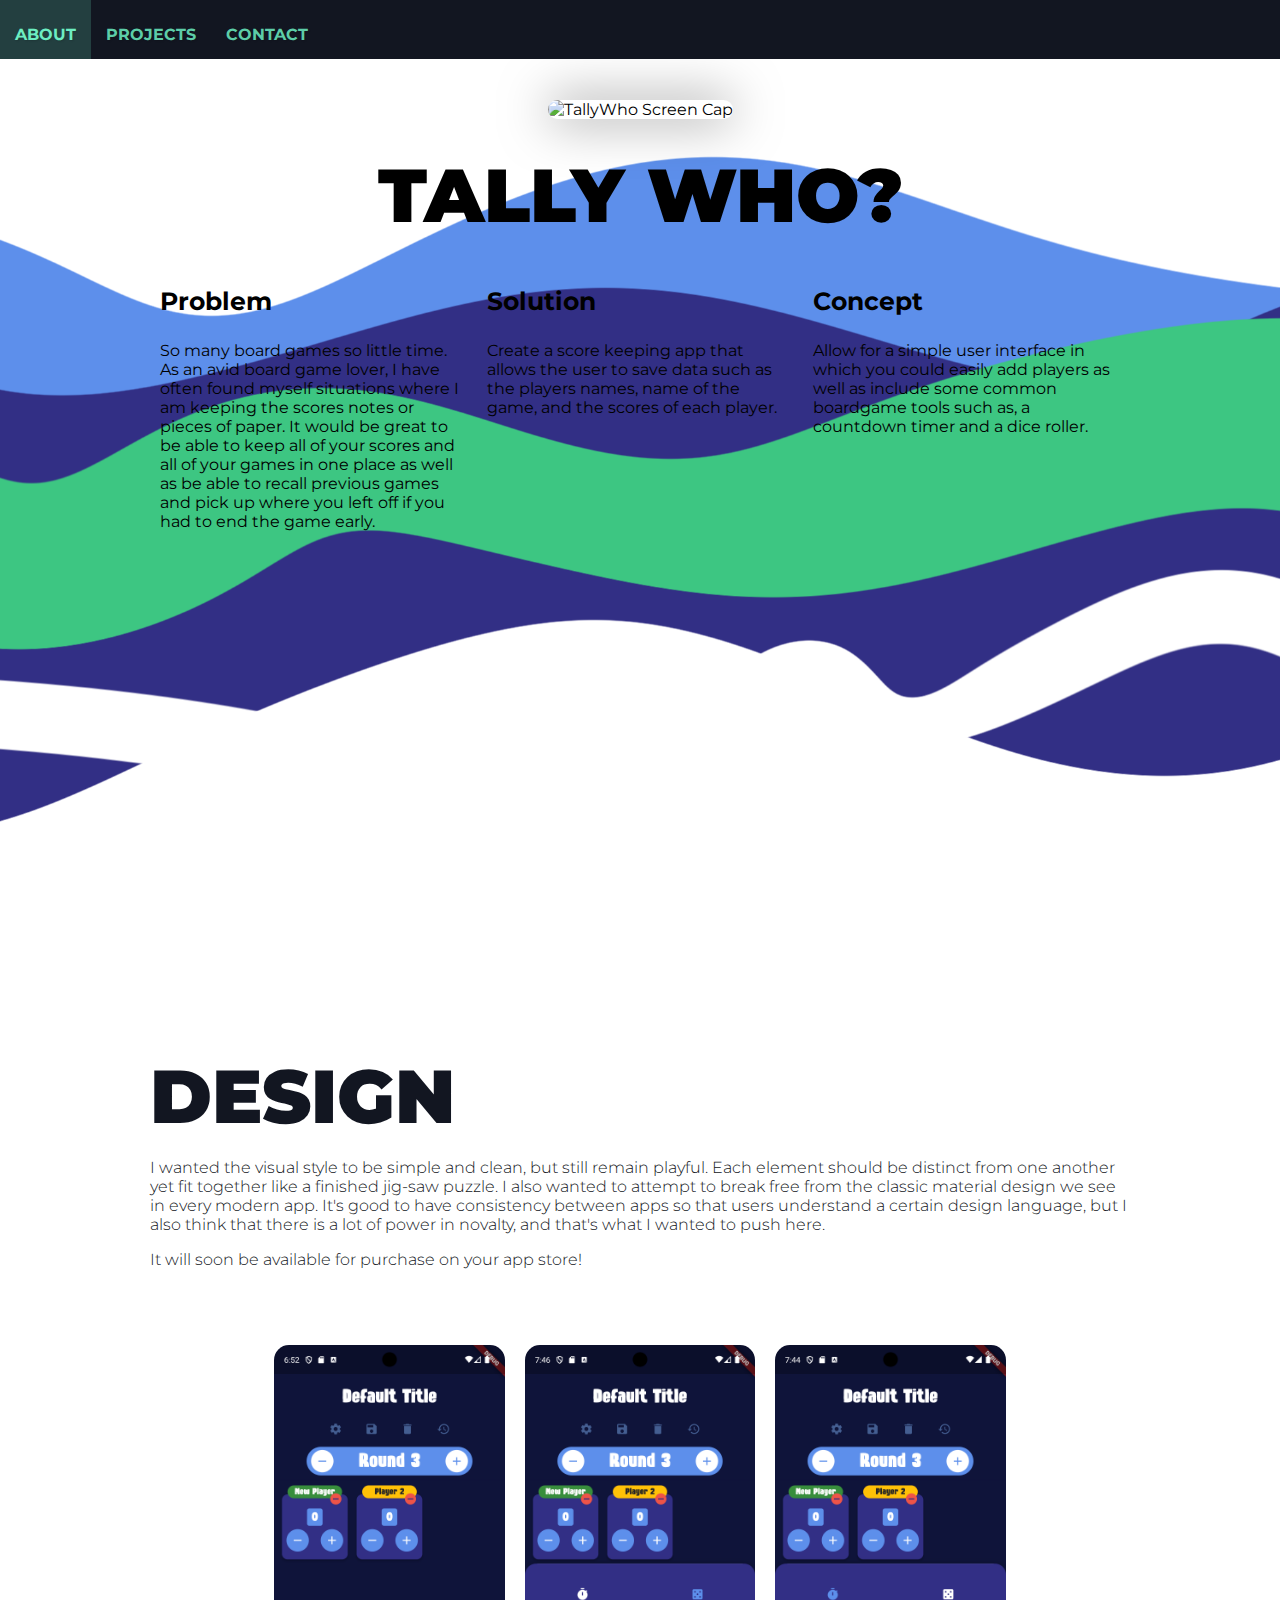
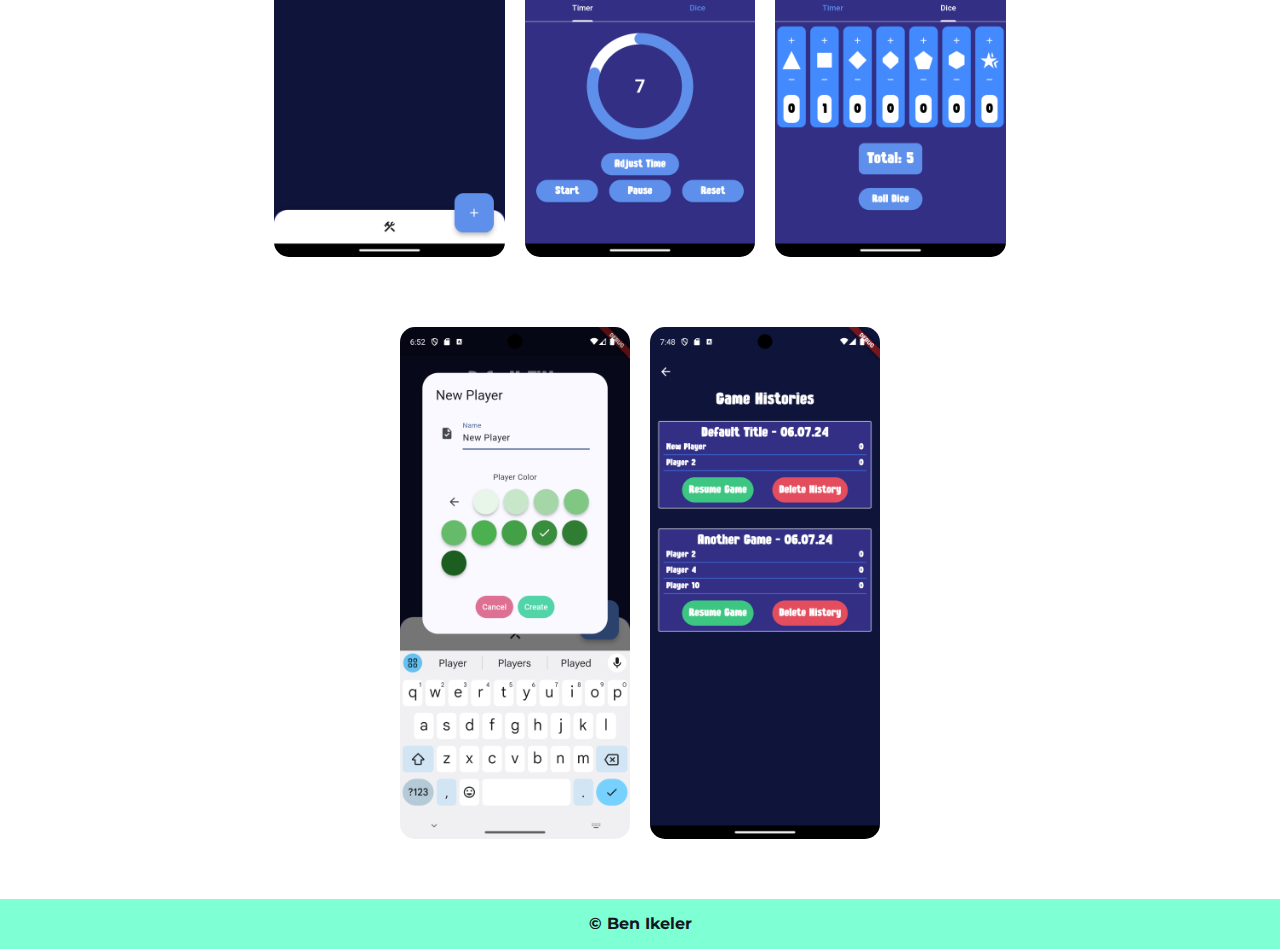
==== project_tallywho.html @ 723e77b0 "Updated Projects Section" ====
<!DOCTYPE html>
<html lang="en">
<head>
    <title>Tally Who - Ben Ikeler</title>
    <meta charset="utf-8">
    <link rel="stylesheet" href="./css/portfolio.css">
    <link rel="stylesheet" href="./css/project_page.css">
    <link rel="stylesheet" href="https://fonts.googleapis.com/css2?family=Montserrat:wght@400;700&display=swap">
    <script src="./js/portfolio.js" defer></script>
</head>
<body class="project-base">
    <!-- TOP NAV SECTION -->
    <nav id="myNav">
        <ul>
            <li><a class="nav-link" href="index.html#about">ABOUT</a></li>
            <li><a class="nav-link" href="index.html#projects">PROJECTS</a></li>
            <li id="contact-link"><a class="nav-link" href="index.html#contact">CONTACT</a></li>
        </ul>
    </nav>

    <div>
        <!-- START TALLYWHO INTRO SECTION -->
        <section>
            <div class="proj-section-container">
                <img class="proj-bg-img" src="./images/TallyWho_BG.png" alt="TallyWho BG">
                <div class="project-section-content">
                    <div class="project-intro">
                        <div style="display: flex; justify-content: center;">
                            <img class="swell intro-img" src="./images/TallyWho_ScreenCap.gif" alt="TallyWho Screen Cap">
                        </div>
                        <p class="section-title intro-title">Tally Who?</p>
                        <div class="intro-row">
                            <div class="intro-col">
                                <p class="intro-col-h">Problem</p>
                                <p>So many board games so little time. As an avid board game lover, I have often found myself situations where I am keeping the scores notes or pieces of paper. It would be great to be able to keep all of your scores and all of your games in one place as well as be able to recall previous games and pick up where you left off if you had to end the game early.</p>
                            </div>
                            <div class="intro-col">
                                <p class="intro-col-h">Solution</p>
                                <p>Create a score keeping app that allows the user to save data such as the players names, name of the game, and the scores of each player.</p>
                            </div>
                            <div class="intro-col">
                                <p class="intro-col-h">Concept</p>
                                <p>Allow for a simple user interface in which you could easily add players as well as include some common boardgame tools such as, a countdown timer and a dice roller.</p>
                            </div>
                        </div>
                    </div>
                </div>
            </div>
         </section>
         <!-- END TALLYWHO INTRO SECTION -->
        <section class="proj-design-section">
            <div class="project-section-content">
                <div>
                    <div class="projects-text">
                        <p class="section-title">Design</p>
                        <p>I wanted the visual style to be simple and clean, but still remain playful. Each element should be distinct from one another yet fit together like a finished jig-saw puzzle. I also wanted to attempt to break free from the classic material design we see in every modern app. It's good to have consistency between apps so that users understand a certain design language, but I also think that there is a lot of power in novalty, and that's what I wanted to push here.</p>
                        <p>It will soon be available for purchase on your app store!</p>
                    </div>
                </div>
                <div class="design-img-con">
                    <img class="swell design-img" src="./images/Home_Screen.png" alt="TallyWho Mockup">
                    <img class="swell design-img" src="./images/Countdown_Screen.png" alt="TallyWho Mockup">
                    <img class="swell design-img" src="./images/Dice_Screen.png" alt="TallyWho Mockup">
                </div>
                <div class="design-img-con">
                    <img class="swell design-img" src="./images/AddPlayer_Screen.png" alt="TallyWho Mockup">
                    <img class="swell design-img" src="./images/Histories_Screen.png" alt="TallyWho Mockup">
                </div>
            </div>
        </section>
    </div>

    <!-- FOOTER SECTION -->
    <div id="my-footer">
        <p>© Ben Ikeler</p>
    </div>
</body>
</html>
---- css/portfolio.css ----
html {
    scroll-behavior: smooth;
}

body {
    margin: 0;
    font-family:  'Montserrat', Helvetica, Arial, sans-serif;
}

ul {
    display: flex;
    flex-wrap: nowrap;
    margin: 0;
    background-color: rgb(18, 22, 33);
    list-style: none;
}

/* Dropdown menu styles */
#myNav {
    position: fixed;
    top: 0;
    width: 100%;
    background-color: rgb(18, 22, 33); /* Ensure background color */
    z-index: 1000; /* High z-index to stay on top of other content */
}

#myNav ul {
    display: flex;
    list-style-type: none;
    margin: 0;
    padding: 0;
}

#myNav li {
    position: relative;
    padding: 15px;
}

#myNav a {
    font-weight: 700;
    font-family: 'Montserrat', sans-serif;
    color: rgb(93, 205, 168);
    font-size: 16px;
    text-decoration: none;
    padding-top: 10px;
    text-shadow: 1px 1px 2px rgba(0, 0, 0, 0.143);
}

#myNav li:hover {
    background-color: rgba(93, 205, 168, 0.231);
}

#myNav li:hover a {
    color: rgb(109, 237, 194);
}

/* Dropdown menu styles */
#myNav {
    position: fixed;
    top: 0;
    width: 100%;
    background-color: rgb(18, 22, 33); /* Ensure background color */
    z-index: 1000; /* High z-index to stay on top of other content */
}

#myNav ul {
    display: flex;
    list-style-type: none;
    margin: 0;
    padding: 0;
}

#myNav li {
    position: relative;
    padding: 15px;
}

#myNav a {
    font-weight: 700;
    font-family: 'Montserrat', sans-serif;
    color: rgb(93, 205, 168);
    font-size: 16px;
    text-decoration: none;
    padding-top: 10px;
    text-shadow: 1px 1px 2px rgba(0, 0, 0, 0.143);
    display: block;
}

#myNav li:hover {
    background-color: rgba(93, 205, 168, 0.231);
}

#myNav li:hover a {
    color: rgb(109, 237, 194);
}

/* Dropdown content */
.dropdown-content {
    display: none;
    position: absolute;
    top: 100%;
    left: 0; /* Align with the parent .dropdown */
    background-color: rgb(18, 22, 33);
    min-width: 160px;
    box-shadow: 0px 8px 16px 0px rgba(0, 0, 0, 0.2);
    z-index: 1001;
    flex-direction: column;
    opacity: 0;
    transition: opacity 1s ease-in-out; /* Add transition for fade in/out */
}

.dropdown-content li {
    padding: 0; /* Remove default padding */
}

.dropdown-content a {
    color: white;
    padding: 12px 16px;
    text-decoration: none;
    display: block;
    text-align: left;
}

.dropdown-content a:hover {
    background-color: rgba(93, 205, 168, 0.231);
}

/* Show dropdown on hover with a fade effect */
.dropdown:hover .dropdown-content {
    display: flex;
    opacity: 1; /* Ensure the dropdown is displayed and opacity is set to 1 */
}

@keyframes fadeIn {
    from { opacity: 0; }
    to { opacity: 1; }
}

#side-nav {
    color: white; /* placeholder */ 
    position: fixed;
    top: 45%;
    left: 20px;
}

#init-sugar {
    margin: auto;
    display: flex;
    justify-content: center;
}

#init-sugar > p {
    transition: color 0.5s ease;
}

#init-sugar > p:hover {
    color: aquamarine;
}


.col-con {
    width: 100%;
    min-height: 100vh;
    display: flex;
    text-align: center;
    margin: auto;
    justify-content: center;
}

.column {
    width: 50%;
    margin: auto;
    padding: 0px 45px;
}

.section-title {
    font-size: 75px;
    font-weight: 900;
    text-transform: uppercase;
    margin: 0 auto;
}

#welcome {
    background-color: blueviolet;
    text-align: center;
}

#welcome p {
    font-size: 120px;
    font-weight: 700;
    font-family: 'Montserrat', Arial, Helvetica, sans-serif;
    color: white;
    text-transform: uppercase;
    text-align: center;
    margin: auto;
}

#about {
    background-color: rgb(18, 22, 33);
    color: white;
}

.about-text {
    text-align: center;
    font-family: 'Montserrat', Arial, Helvetica, sans-serif;
    padding-top: 5px;
    padding-left: 15px;
    padding-right: 15px;
    padding-bottom: 5px;
}

.about-text a {
    text-decoration: underline;
    color: white;
}

.about-text p {
    color: white;
}

.pill {
    background-color: rgba(148, 45, 245, 0.303);
    border-radius: 25px;
    width: min-content;
    margin: 0 5px;
}

.pill > p {
    color: rgb(193, 128, 255);
    padding: 3px 10px;
    font-family: 'Montserrat', Arial, Helvetica, sans-serif;
    font-weight: 600;
    margin: 0;
}

.pill-container {
    display: flex;
    justify-content: center;
}

.rotate-fx-con {
    display: flex;
    justify-content: center;
    align-items: center;
}

.rotate-fx {
    perspective: 100px;
    transform-style: preserve-3d;
}

#projects {
    background-color: aquamarine;
    position: relative;
}

.projects-text {
    color: rgb(18, 22, 33);
    font-family: 'Montserrat', Arial, Helvetica, sans-serif;
    font-weight: 300;
}

#contact {
    background-color: rgb(18, 22, 33);
    font-family: 'Montserrat', Arial, Helvetica, sans-serif;
    text-align: center;
    color: white;
    width: 100%;
    min-height: 100vh;
    font-weight: 600;
}

.form-card {
    text-align: left;
    font-family: 'Montserrat', Arial, Helvetica, sans-serif;
    margin: auto;
    padding: 15px;
    border-radius: 15px;
}

.form-card textarea {
    height: 90px;
}

.form-card input, textarea {
    margin: 8px 0px;
    color: white;
    padding: 12px 20px;
    background-color: rgba(0, 0, 0, 0.11);
    border: 1px solid rgba(127, 255, 212, 0.213);
    border-radius: 5px;
    width: 80%;
}

.form-card button {
    border: none;
    background-color: blueviolet;
    color: white;
    padding-left: 5px;
    padding-right: 5px;
    border-radius: 5px;
    font-weight: 600;
    font-size: 17px;
    max-width: min-content;
    height: 35px;
}

.form-card button:hover {
    background-color: rgb(153, 65, 235);
}

.gh-btn {
    margin: auto;
    text-align: center;
    display: flex;
    align-items: center;
    padding: 15px;
    background-color: blueviolet;
    border-radius: 10px;
    width: min-content;
    white-space: nowrap;
}

.gh-btn:hover {
    background-color: rgb(153, 65, 235);
}

.gh-btn img {
    width: 20px;
    height: auto;
}

.gh-btn a {
    margin-left: 5px;
    margin-top: 0;
    margin-bottom: 0;
    margin-right: 0;
    font-family: 'Montserrat', Arial, Helvetica, sans-serif;
    font-weight: 700;
    color: white;
    text-decoration: none;
}

#my-footer {
    font-family: 'Montserrat', Arial, Helvetica, sans-serif;
    font-weight: bold;
    background-color: aquamarine;
    text-align: center;
    text-decoration: none;
    height: 50px;
    margin: 0;
}

#my-footer > p {
    margin: auto;
    padding-top: 15px;
    color: rgb(18, 22, 33);
}

.swell {
    transition: transform 0.2s;
    max-width: 512px;
    max-height: 512px;
    width: auto;
    height: auto;
}

.swell:hover {
    transform: scale(1.05);
}

.linkedin {
    display: flex;
    align-items: center;
    justify-content: center;
}

.linkedin img {
    transform: scale(0.8);
}

.linkedin a {
    color: white;
    text-decoration: none;
    text-align: center;
}

.arrow {
    position: absolute;
    border-radius: 5%;
    top: 50%;
    transform: translateY(-50%);
    font-size: 2rem;
    background-color: rgba(0, 0, 0, 0.2);
    padding: 30px 10px 30px 10px;
    color: white;
    cursor: pointer;
    z-index: 10;
}

.arrow:hover {
    background-color: rgba(0, 0, 0, 0.35);
}

.left-arrow {
    left: 10px;
}

.right-arrow {
    right: 10px;
}

.project-container {
    display: flex;
    width: 100%;
    overflow: hidden;
    position: relative;
}

.project-slide {
    width: 100%;
    display: flex;
    transition: transform 0.5s ease-in-out;
}

.project-slide:not(.active) {
    display: none;
}
---- css/project_page.css ----
.project-base {
}

.proj-section-container {
    position: relative;
    z-index: 1;
}

.proj-bg-img {
    position: absolute;
    top: 0;
    left: 0;
    width: 100%;
    height: 100%;
    object-fit: cover;
    z-index: -1;
}

.project-section-content {
    display: flex;
    flex-direction: column;
    max-width: 61.25rem;
    margin-right: auto;
    margin-left: auto;
    justify-content: center;
}

.project-intro {
    padding-top: 100px;
    width: 100%;
    min-height: 100vh;
}
.intro-img {
    margin-bottom: 30px;
    text-align: center;
    border-radius: 15px;
    box-shadow: 0px 0px 50px rgba(0, 0, 0, 0.5);
}

.intro-title {
    text-align: center;
}

.intro-row {
    display: flex;
    justify-content: space-around;
    margin-top: 20px;
}

.intro-col {
    flex: 1;
    margin: 0 10px;
}

.intro-col-h {
    font-size: 25px;
    font-weight: 700;
}

.design-img-con {
    display: flex;
    justify-content: center;
    margin-top: 50px;

}

.design-img {
    margin: 10px;
    border-radius: 15px;
}

.proj-bg-img {
    position: absolute;
    top: 0;
    left: 0;
    width: 100%;
    height: 100%;
    object-fit: cover;
    z-index: -1;
}

.proj-design-section {
    margin: 50px 0;
}
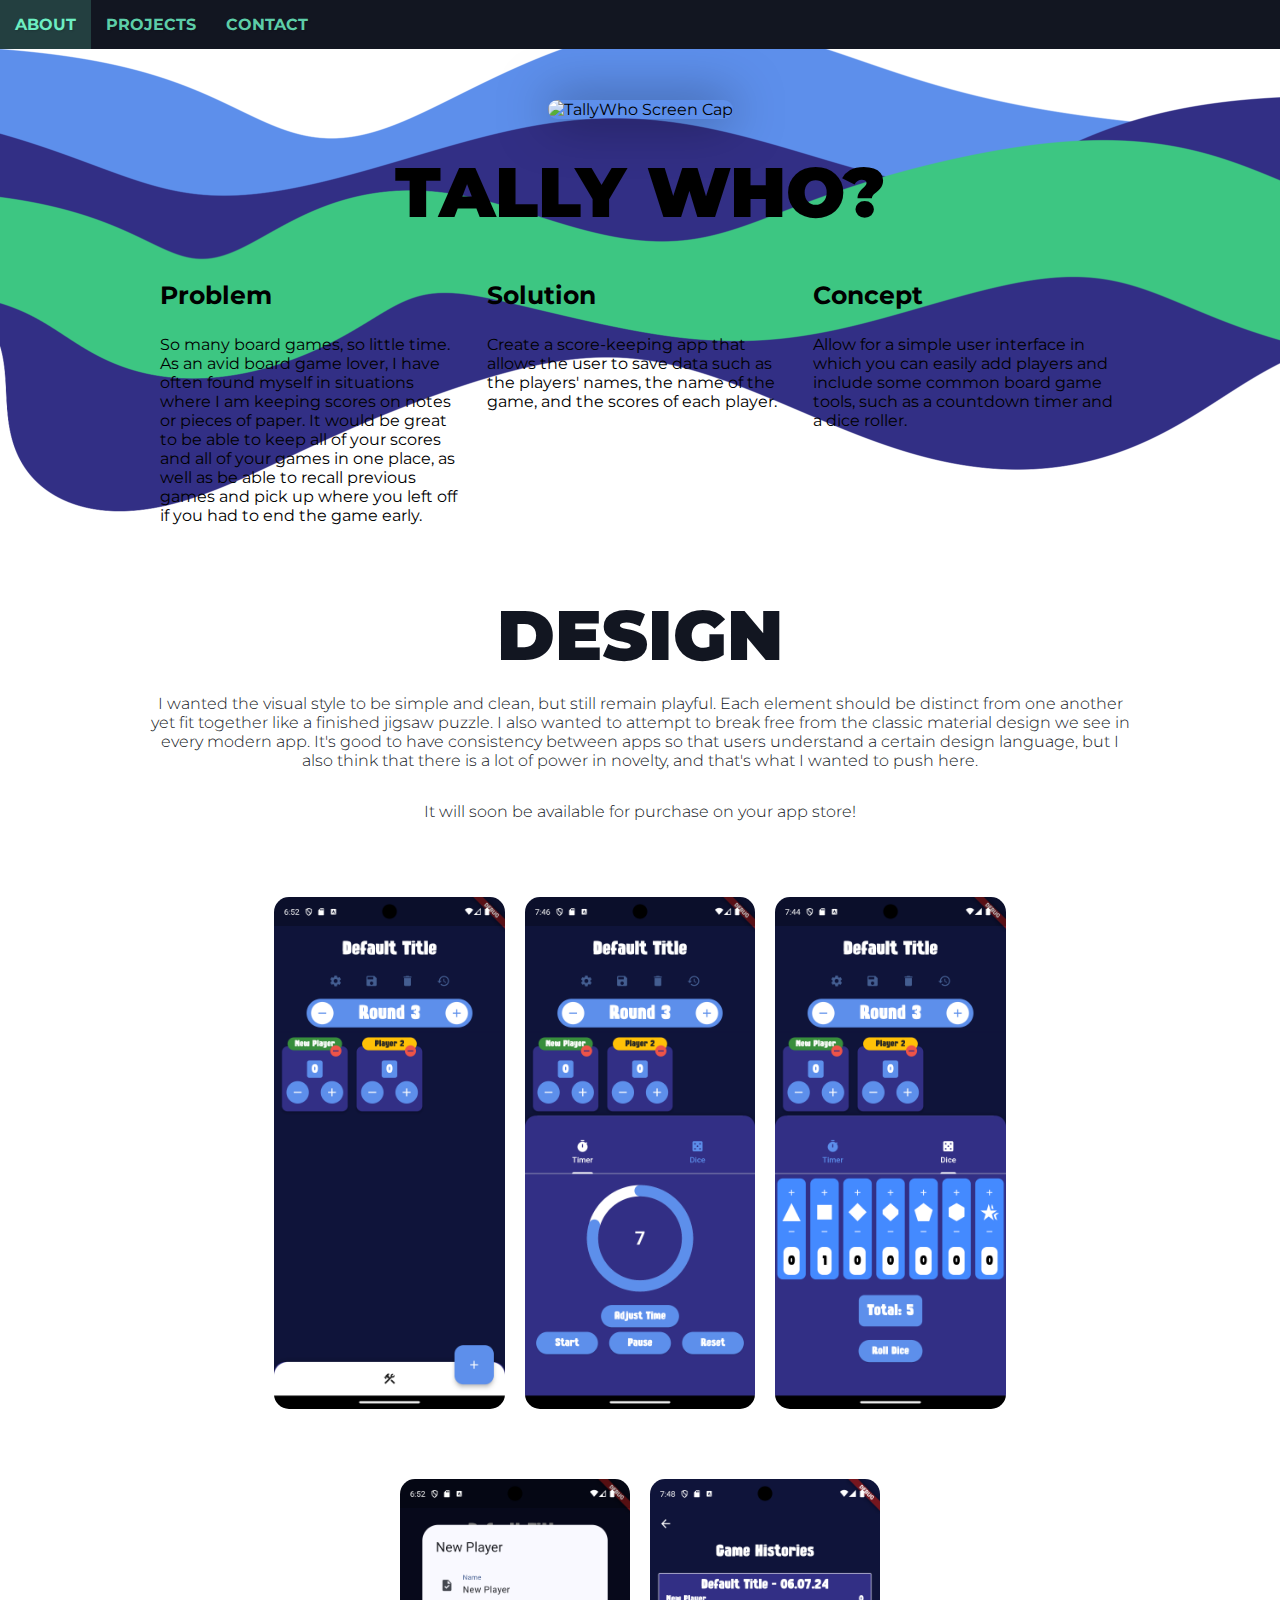
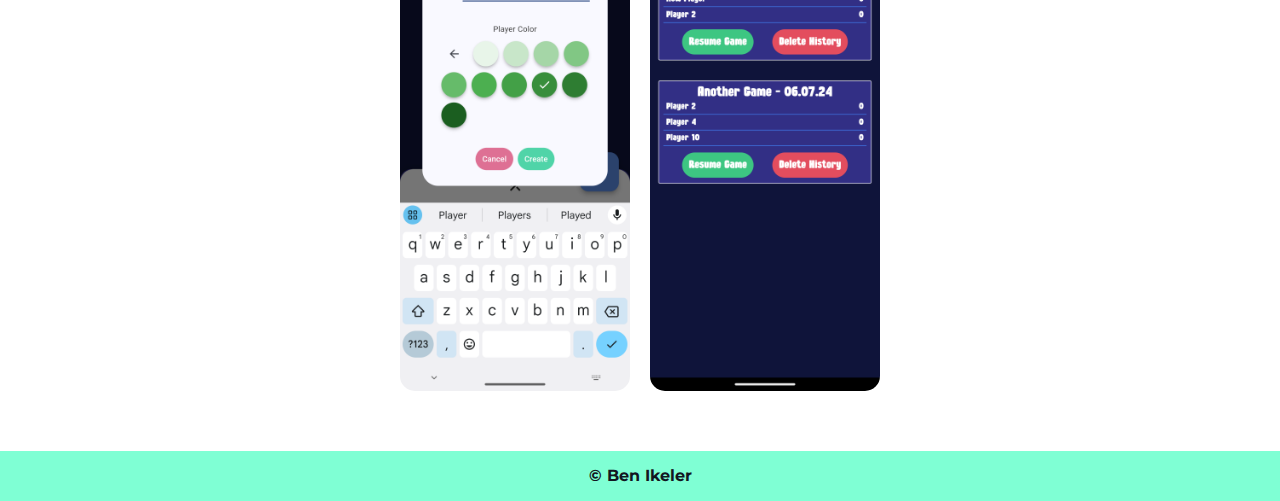
==== commit c9d54b5a: "Updated Spacing" ====
--- a/project_tallywho.html
+++ b/project_tallywho.html
@@ -13,16 +13,21 @@
     <nav id="myNav">
         <ul>
             <li><a class="nav-link" href="index.html#about">ABOUT</a></li>
-            <li><a class="nav-link" href="index.html#projects">PROJECTS</a></li>
-            <li id="contact-link"><a class="nav-link" href="index.html#contact">CONTACT</a></li>
+            <li class="dropdown">
+                <a class="nav-link" href="index.html#projects">PROJECTS</a>
+                <ul class="dropdown-content">
+                    <li><a class="dropdown-link" href="project_tallywho.html">Tally Who?</a></li>
+                    <!-- Add more project links as needed -->
+                </ul>
+            </li>
+            <li><a class="nav-link" href="index.html#contact">CONTACT</a></li>
         </ul>
     </nav>
 
     <div>
         <!-- START TALLYWHO INTRO SECTION -->
-        <section>
+        <section class="top-section">
             <div class="proj-section-container">
-                <img class="proj-bg-img" src="./images/TallyWho_BG.png" alt="TallyWho BG">
                 <div class="project-section-content">
                     <div class="project-intro">
                         <div style="display: flex; justify-content: center;">
@@ -32,15 +37,15 @@
                         <div class="intro-row">
                             <div class="intro-col">
                                 <p class="intro-col-h">Problem</p>
-                                <p>So many board games so little time. As an avid board game lover, I have often found myself situations where I am keeping the scores notes or pieces of paper. It would be great to be able to keep all of your scores and all of your games in one place as well as be able to recall previous games and pick up where you left off if you had to end the game early.</p>
+                                <p>So many board games, so little time. As an avid board game lover, I have often found myself in situations where I am keeping scores on notes or pieces of paper. It would be great to be able to keep all of your scores and all of your games in one place, as well as be able to recall previous games and pick up where you left off if you had to end the game early.</p>
                             </div>
                             <div class="intro-col">
                                 <p class="intro-col-h">Solution</p>
-                                <p>Create a score keeping app that allows the user to save data such as the players names, name of the game, and the scores of each player.</p>
+                                <p>Create a score-keeping app that allows the user to save data such as the players' names, the name of the game, and the scores of each player.</p>
                             </div>
                             <div class="intro-col">
                                 <p class="intro-col-h">Concept</p>
-                                <p>Allow for a simple user interface in which you could easily add players as well as include some common boardgame tools such as, a countdown timer and a dice roller.</p>
+                                <p>Allow for a simple user interface in which you can easily add players and include some common board game tools, such as a countdown timer and a dice roller.</p>
                             </div>
                         </div>
                     </div>
@@ -53,16 +58,16 @@
                 <div>
                     <div class="projects-text">
                         <p class="section-title">Design</p>
-                        <p>I wanted the visual style to be simple and clean, but still remain playful. Each element should be distinct from one another yet fit together like a finished jig-saw puzzle. I also wanted to attempt to break free from the classic material design we see in every modern app. It's good to have consistency between apps so that users understand a certain design language, but I also think that there is a lot of power in novalty, and that's what I wanted to push here.</p>
+                        <p>I wanted the visual style to be simple and clean, but still remain playful. Each element should be distinct from one another yet fit together like a finished jigsaw puzzle. I also wanted to attempt to break free from the classic material design we see in every modern app. It's good to have consistency between apps so that users understand a certain design language, but I also think that there is a lot of power in novelty, and that's what I wanted to push here.</p>
                         <p>It will soon be available for purchase on your app store!</p>
                     </div>
                 </div>
-                <div class="design-img-con">
+                <div class="mobile-img-con">
                     <img class="swell design-img" src="./images/Home_Screen.png" alt="TallyWho Mockup">
                     <img class="swell design-img" src="./images/Countdown_Screen.png" alt="TallyWho Mockup">
                     <img class="swell design-img" src="./images/Dice_Screen.png" alt="TallyWho Mockup">
                 </div>
-                <div class="design-img-con">
+                <div class="mobile-img-con">
                     <img class="swell design-img" src="./images/AddPlayer_Screen.png" alt="TallyWho Mockup">
                     <img class="swell design-img" src="./images/Histories_Screen.png" alt="TallyWho Mockup">
                 </div>
--- a/css/portfolio.css
+++ b/css/portfolio.css
@@ -33,7 +33,6 @@
 
 #myNav li {
     position: relative;
-    padding: 15px;
 }
 
 #myNav a {
@@ -42,55 +41,16 @@
     color: rgb(93, 205, 168);
     font-size: 16px;
     text-decoration: none;
-    padding-top: 10px;
+    padding: 15px; /* Add padding here */
     text-shadow: 1px 1px 2px rgba(0, 0, 0, 0.143);
+    display: block;
 }
 
 #myNav li:hover {
     background-color: rgba(93, 205, 168, 0.231);
 }
 
-#myNav li:hover a {
-    color: rgb(109, 237, 194);
-}
-
-/* Dropdown menu styles */
-#myNav {
-    position: fixed;
-    top: 0;
-    width: 100%;
-    background-color: rgb(18, 22, 33); /* Ensure background color */
-    z-index: 1000; /* High z-index to stay on top of other content */
-}
-
-#myNav ul {
-    display: flex;
-    list-style-type: none;
-    margin: 0;
-    padding: 0;
-}
-
-#myNav li {
-    position: relative;
-    padding: 15px;
-}
-
-#myNav a {
-    font-weight: 700;
-    font-family: 'Montserrat', sans-serif;
-    color: rgb(93, 205, 168);
-    font-size: 16px;
-    text-decoration: none;
-    padding-top: 10px;
-    text-shadow: 1px 1px 2px rgba(0, 0, 0, 0.143);
-    display: block;
-}
-
-#myNav li:hover {
-    background-color: rgba(93, 205, 168, 0.231);
-}
-
-#myNav li:hover a {
+#myNav li:hover > a {
     color: rgb(109, 237, 194);
 }
 
@@ -115,7 +75,7 @@
 
 .dropdown-content a {
     color: white;
-    padding: 12px 16px;
+    padding: 12px 16px; /* Padding for the link */
     text-decoration: none;
     display: block;
     text-align: left;
@@ -123,6 +83,7 @@
 
 .dropdown-content a:hover {
     background-color: rgba(93, 205, 168, 0.231);
+    color: rgb(109, 237, 194); /* Ensure text color change on hover */
 }
 
 /* Show dropdown on hover with a fade effect */
@@ -157,6 +118,11 @@
     color: aquamarine;
 }
 
+.width-fix {
+    max-width: 90rem;
+    margin-right: auto;
+    margin-left: auto;
+}
 
 .col-con {
     width: 100%;
@@ -167,17 +133,47 @@
     justify-content: center;
 }
 
+.two-columns {
+    display: flex;
+    justify-content: space-between;
+    gap: 60px;
+}
+
 .column {
-    width: 50%;
-    margin: auto;
-    padding: 0px 45px;
+    width: 100%; /* Full width on smaller screens */
+    margin: auto;
+    padding: 0px 15px; /* Adjusted for smaller screens */
+    box-sizing: border-box;
+    display: flex;
+    flex-direction: column;
+    justify-content: center;
+    align-items: center;
+    text-align: center;
+}
+
+/* Keep columns side by side on larger screens */
+@media (min-width: 768px) {
+    .column {
+        width: 48%;
+        margin: 1%; /* Add some margin between the columns */
+    }
+}
+
+/* Ensure about section looks good on larger screens */
+@media (min-width: 1024px) {
+    .column {
+        width: 48%;
+        margin: 1%; /* Add some margin between the columns */
+    }
 }
 
 .section-title {
-    font-size: 75px;
+    font-size: clamp(70px, 4vw, 32px); /* Adjust min and max sizes as needed */
     font-weight: 900;
     text-transform: uppercase;
     margin: 0 auto;
+    white-space: nowrap;
+    overflow: hidden;
 }
 
 #welcome {
@@ -258,6 +254,11 @@
     color: rgb(18, 22, 33);
     font-family: 'Montserrat', Arial, Helvetica, sans-serif;
     font-weight: 300;
+    display: flex;
+    flex-direction: column;
+    justify-content: center;
+    align-items: center;
+    text-align: center;
 }
 
 #contact {
@@ -274,8 +275,9 @@
     text-align: left;
     font-family: 'Montserrat', Arial, Helvetica, sans-serif;
     margin: auto;
-    padding: 15px;
+    padding: 0px;
     border-radius: 15px;
+    min-width: 330px;
 }
 
 .form-card textarea {
@@ -310,10 +312,11 @@
 }
 
 .gh-btn {
-    margin: auto;
+    margin: 0px auto;
     text-align: center;
     display: flex;
     align-items: center;
+    justify-content: center;
     padding: 15px;
     background-color: blueviolet;
     border-radius: 10px;
--- a/css/project_page.css
+++ b/css/project_page.css
@@ -4,6 +4,13 @@
 .proj-section-container {
     position: relative;
     z-index: 1;
+}
+
+.top-section {
+    background-image: url("../images/TallyWho_BG.png");
+    background-size: cover; /* Cover the entire section */
+    background-position: center; /* Center the background image */
+    background-repeat: no-repeat; /* Do not repeat the image */
 }
 
 .proj-bg-img {
@@ -28,7 +35,7 @@
 .project-intro {
     padding-top: 100px;
     width: 100%;
-    min-height: 100vh;
+    padding-bottom: 1px;
 }
 .intro-img {
     margin-bottom: 30px;
@@ -57,7 +64,7 @@
     font-weight: 700;
 }
 
-.design-img-con {
+.mobile-img-con {
     display: flex;
     justify-content: center;
     margin-top: 50px;
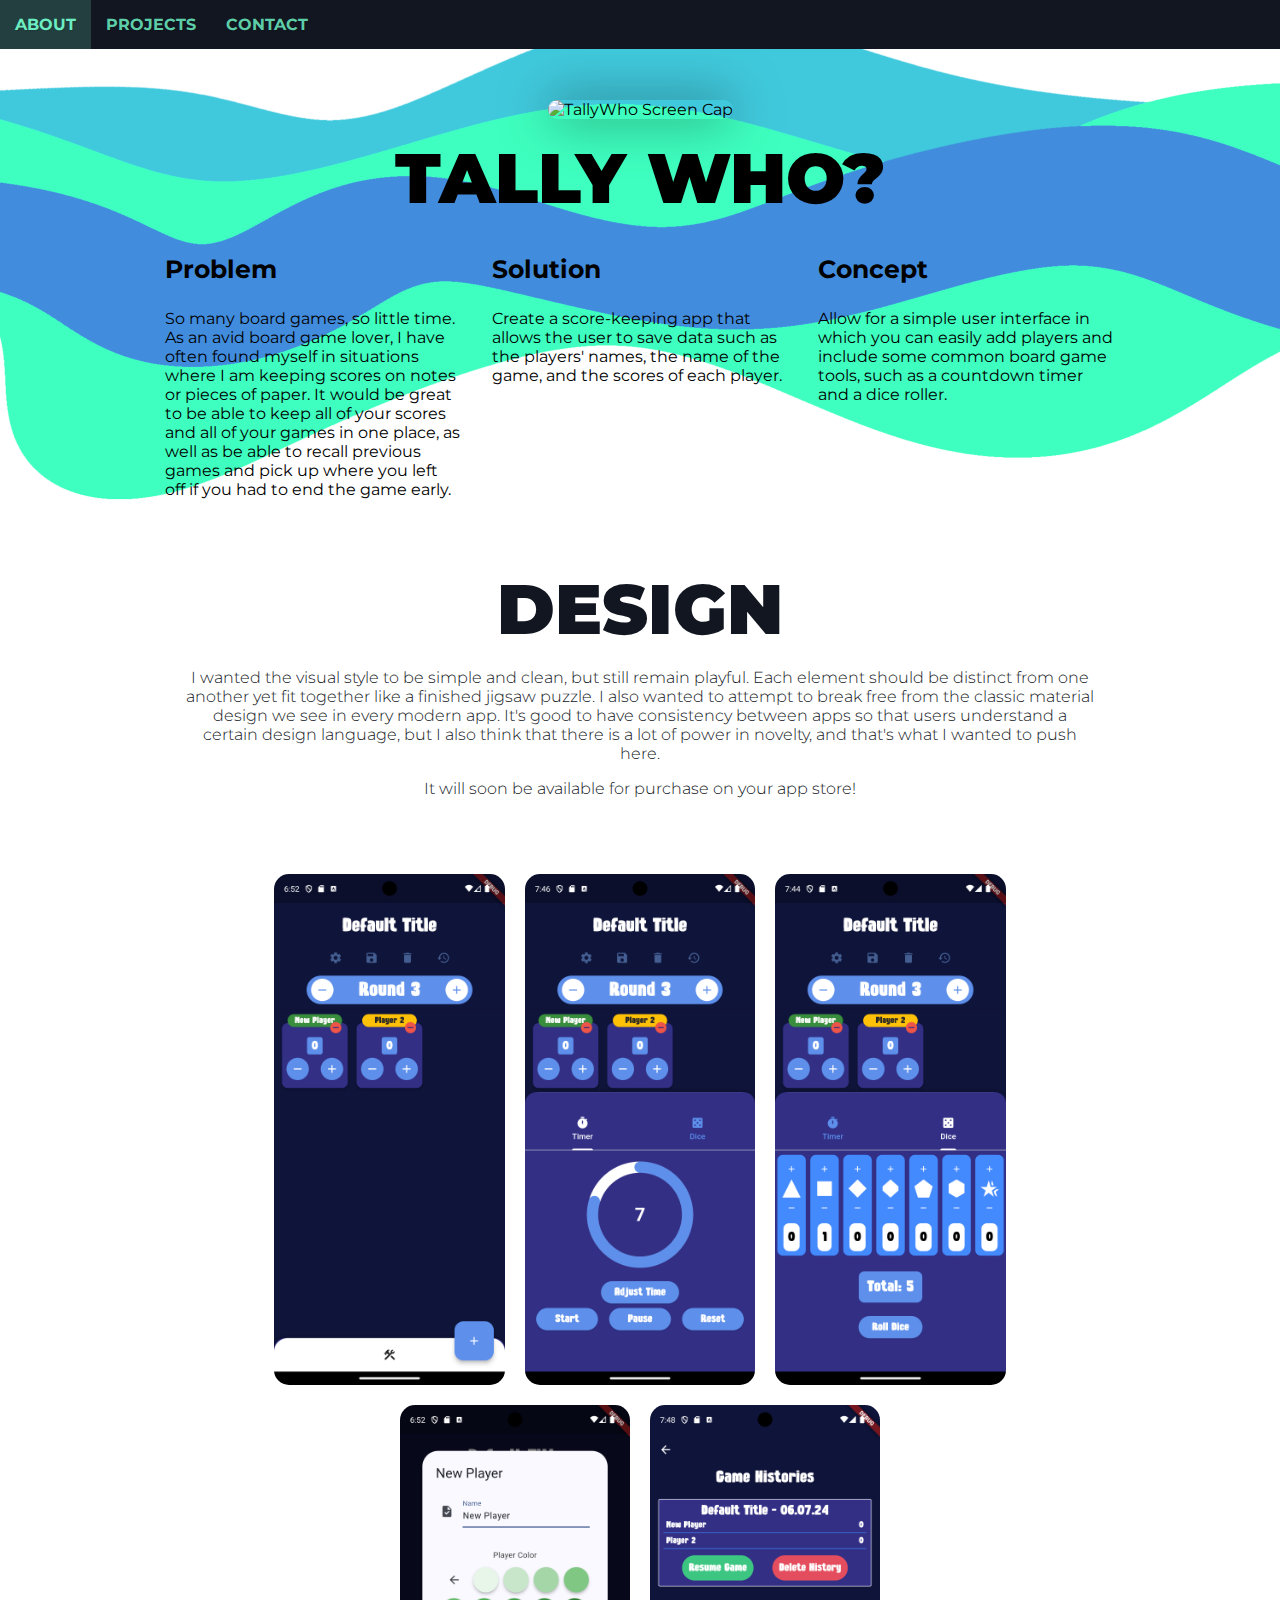
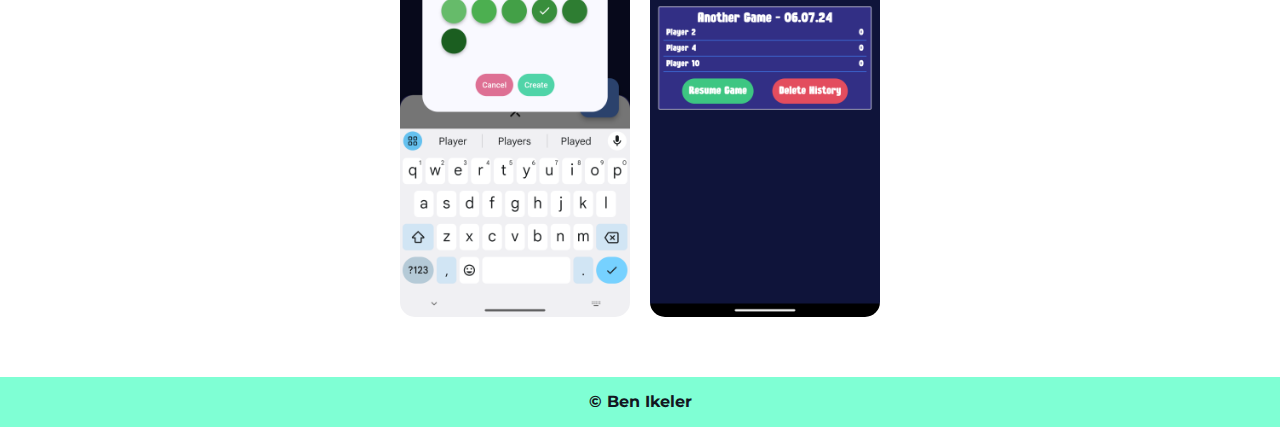
==== commit 0a2cec5c: "Mobile Ready" ====
--- a/project_tallywho.html
+++ b/project_tallywho.html
@@ -2,7 +2,7 @@
 <html lang="en">
 <head>
     <title>Tally Who - Ben Ikeler</title>
-    <meta charset="utf-8">
+    <meta charset="utf-8" name="viewport" content="width=device-width, initial-scale=1.0">
     <link rel="stylesheet" href="./css/portfolio.css">
     <link rel="stylesheet" href="./css/project_page.css">
     <link rel="stylesheet" href="https://fonts.googleapis.com/css2?family=Montserrat:wght@400;700&display=swap">
@@ -58,16 +58,16 @@
                 <div>
                     <div class="projects-text">
                         <p class="section-title">Design</p>
-                        <p>I wanted the visual style to be simple and clean, but still remain playful. Each element should be distinct from one another yet fit together like a finished jigsaw puzzle. I also wanted to attempt to break free from the classic material design we see in every modern app. It's good to have consistency between apps so that users understand a certain design language, but I also think that there is a lot of power in novelty, and that's what I wanted to push here.</p>
-                        <p>It will soon be available for purchase on your app store!</p>
+                        <div class="design-p">
+                            <p>I wanted the visual style to be simple and clean, but still remain playful. Each element should be distinct from one another yet fit together like a finished jigsaw puzzle. I also wanted to attempt to break free from the classic material design we see in every modern app. It's good to have consistency between apps so that users understand a certain design language, but I also think that there is a lot of power in novelty, and that's what I wanted to push here.</p>
+                            <p>It will soon be available for purchase on your app store!</p>
+                        </div>
                     </div>
                 </div>
                 <div class="mobile-img-con">
                     <img class="swell design-img" src="./images/Home_Screen.png" alt="TallyWho Mockup">
                     <img class="swell design-img" src="./images/Countdown_Screen.png" alt="TallyWho Mockup">
                     <img class="swell design-img" src="./images/Dice_Screen.png" alt="TallyWho Mockup">
-                </div>
-                <div class="mobile-img-con">
                     <img class="swell design-img" src="./images/AddPlayer_Screen.png" alt="TallyWho Mockup">
                     <img class="swell design-img" src="./images/Histories_Screen.png" alt="TallyWho Mockup">
                 </div>
--- a/css/portfolio.css
+++ b/css/portfolio.css
@@ -1,10 +1,19 @@
+/* Ensure padding and border are included in element's width and height */
+*,
+*::before,
+*::after {
+    box-sizing: border-box;
+}
+
 html {
     scroll-behavior: smooth;
+    overflow-x: hidden; /* Hide horizontal overflow */
 }
 
 body {
     margin: 0;
-    font-family:  'Montserrat', Helvetica, Arial, sans-serif;
+    font-family: 'Montserrat', Helvetica, Arial, sans-serif;
+    overflow-x: hidden; /* Hide horizontal overflow */
 }
 
 ul {
@@ -119,7 +128,7 @@
 }
 
 .width-fix {
-    max-width: 90rem;
+    max-width: 70rem;
     margin-right: auto;
     margin-left: auto;
 }
@@ -131,12 +140,15 @@
     text-align: center;
     margin: auto;
     justify-content: center;
-}
+    overflow-x: hidden; /* Prevent horizontal overflow */
+}
+
 
 .two-columns {
     display: flex;
     justify-content: space-between;
-    gap: 60px;
+    gap: 30px;
+    flex-wrap: wrap; /* Allow wrapping on smaller screens */
 }
 
 .column {
@@ -151,19 +163,105 @@
     text-align: center;
 }
 
+/* Stack columns on top of each other on smaller screens */
+@media (max-width: 768px) {
+    .two-columns {
+        flex-direction: column;
+        gap: 30px;
+    }
+
+    .column {
+        width: 100%;
+    }
+
+    .rotate-fx {
+        max-width: 100%;
+    }
+
+    .section-img {
+        max-width: 100%;
+    }
+}
+
 /* Keep columns side by side on larger screens */
-@media (min-width: 768px) {
+@media (min-width: 769px) {
+    .two-columns {
+        flex-direction: row;
+    }
+    
     .column {
-        width: 48%;
-        margin: 1%; /* Add some margin between the columns */
-    }
-}
-
-/* Ensure about section looks good on larger screens */
-@media (min-width: 1024px) {
-    .column {
-        width: 48%;
-        margin: 1%; /* Add some margin between the columns */
+        flex: 1 1 50%; /* Allow columns to grow and shrink */
+        max-width: calc(50% - 30px); /* Ensure columns don't shrink too much */
+        margin: 0; /* Remove margins to prevent overflow */
+    }
+
+
+}
+
+/* Adjust text containers to prevent cut-off */
+.about-content, .projects-text {
+    padding: 0 10px;
+    width: 100%;
+    box-sizing: border-box;
+}
+
+/* New content-wrapper class */
+.content-wrapper {
+    margin: 0 auto; /* Center the text containers */
+    max-width: 100%; /* Ensure the containers don't get too wide */
+    width: 100%; /* Set to 100% for better alignment */
+    box-sizing: border-box;
+    padding: 0 10px; /* Add some padding */
+}
+
+/* Responsive styles */
+/* You can set it to display in larger screens if needed */
+@media (min-width: 1301px) {
+    .project-title .section-title.extra-clamp.pt-space {
+        display: block;
+    }
+}
+
+@media (max-width: 1300px) {
+    .content-wrapper {
+        max-width: 90%;
+    }
+    .project-title .section-title.extra-clamp.pt-space {
+        display: none;
+    }
+}
+
+@media (max-width: 1170px) {
+    .content-wrapper {
+        max-width: 85%;
+    }
+    #about-sect-title {
+        padding-top: 0px;
+    }
+    .project-title .section-title.extra-clamp.pt-space {
+        display: none;
+    }
+}
+
+@media (max-width: 768px) {
+    .content-wrapper {
+        max-width: 70%;
+        padding: 0 5px;
+    }
+    #about-sect-title {
+        padding-top: 30px;
+    }
+    .section-title {
+        text-wrap: wrap;
+    }
+    .project-title {
+        margin-top: 20px; /* fix for adding margin above title when in mobile layout */
+    }
+    .project-title .section-title.extra-clamp.pt-space {
+        display: none;
+    }
+    .minwidth-add-margin-bot{ /* fix for adding margin under image when in mobile layout */
+        margin-bottom: 20px;
     }
 }
 
@@ -176,13 +274,32 @@
     overflow: hidden;
 }
 
+.section-title.extra-clamp {
+    margin: 0;
+    font-size: clamp(62px, 4vw, 32px); /* These titles need to shrink slightly more */
+}
+
+.project-title { /* Adjust the project title size differently in case the titles are long */
+    justify-content: center;
+    display: flex;
+    flex-wrap: wrap;
+}
+
+/* Ensure the section-img image shrinks properly */
+.section-img img {
+    width: 100%; /* Initial width */
+    max-width: 512px; /* Maximum width */
+    height: auto;
+}
+
 #welcome {
     background-color: blueviolet;
     text-align: center;
+    width: 100%;
 }
 
 #welcome p {
-    font-size: 120px;
+    font-size: clamp(60px, 10vw, 120px);
     font-weight: 700;
     font-family: 'Montserrat', Arial, Helvetica, sans-serif;
     color: white;
@@ -194,23 +311,22 @@
 #about {
     background-color: rgb(18, 22, 33);
     color: white;
-}
-
-.about-text {
+    width: 100%;
+}
+
+.about-content {
     text-align: center;
     font-family: 'Montserrat', Arial, Helvetica, sans-serif;
     padding-top: 5px;
-    padding-left: 15px;
-    padding-right: 15px;
     padding-bottom: 5px;
 }
 
-.about-text a {
+.about-content a {
     text-decoration: underline;
     color: white;
 }
 
-.about-text p {
+.about-content p {
     color: white;
 }
 
@@ -218,7 +334,8 @@
     background-color: rgba(148, 45, 245, 0.303);
     border-radius: 25px;
     width: min-content;
-    margin: 0 5px;
+    margin: 0;
+    flex-shrink: 1; /* Allow pills to shrink */
 }
 
 .pill > p {
@@ -232,6 +349,19 @@
 .pill-container {
     display: flex;
     justify-content: center;
+    flex-wrap: wrap;
+    box-sizing: border-box; /* Include padding in the total width */
+    padding: 10px 20px; /* Add padding inside the container */
+}
+
+.pill-row {
+    display: flex;
+    justify-content: center;
+    max-width: 100%;
+    flex-wrap: wrap; /* Allow pills to wrap in the row */
+    box-sizing: border-box; /* Include padding in the total width */
+    padding: 0 10px; /* Adjust padding as needed */
+    gap: 10px; /* Adjust the gap between pills */
 }
 
 .rotate-fx-con {
@@ -248,6 +378,7 @@
 #projects {
     background-color: aquamarine;
     position: relative;
+    width: 100%;
 }
 
 .projects-text {
@@ -259,6 +390,52 @@
     justify-content: center;
     align-items: center;
     text-align: center;
+    padding: 0 10px; /* Added */
+    width: 100%; /* Added */
+    box-sizing: border-box; /* Added */
+}
+
+.project-container {
+    display: flex;
+    width: 100%;
+    overflow: hidden;
+    position: relative;
+    flex-direction: column; /* Added */
+}
+
+.project-slide {
+    width: 100%;
+    display: flex;
+    transition: transform 0.5s ease-in-out;
+}
+
+.project-slide:not(.active) {
+    display: none;
+}
+
+.arrow {
+    position: absolute;
+    border-radius: 5%;
+    top: 50%;
+    transform: translateY(-50%);
+    font-size: 2rem;
+    background-color: blueviolet;
+    padding: 30px 12px 30px 12px;
+    color: white;
+    cursor: pointer;
+    z-index: 10;
+}
+
+.arrow:hover {
+    background-color: rgb(153, 65, 235);
+}
+
+.left-arrow {
+    left: 10px;
+}
+
+.right-arrow {
+    right: 10px;
 }
 
 #contact {
@@ -272,6 +449,8 @@
 }
 
 .form-card {
+    display: flex;
+    justify-content: center;
     text-align: left;
     font-family: 'Montserrat', Arial, Helvetica, sans-serif;
     margin: auto;
@@ -280,6 +459,10 @@
     min-width: 330px;
 }
 
+.form-card form {
+    width: 100%;
+}
+
 .form-card textarea {
     height: 90px;
 }
@@ -291,7 +474,7 @@
     background-color: rgba(0, 0, 0, 0.11);
     border: 1px solid rgba(127, 255, 212, 0.213);
     border-radius: 5px;
-    width: 80%;
+    width: 100%;
 }
 
 .form-card button {
@@ -344,6 +527,12 @@
     text-decoration: none;
 }
 
+@media (max-width: 768px) {
+    .gh-btn {
+        margin-bottom: 20px;
+    }
+}
+
 #my-footer {
     font-family: 'Montserrat', Arial, Helvetica, sans-serif;
     font-weight: bold;
@@ -352,6 +541,7 @@
     text-decoration: none;
     height: 50px;
     margin: 0;
+    width: 100%;
 }
 
 #my-footer > p {
@@ -386,46 +576,4 @@
     color: white;
     text-decoration: none;
     text-align: center;
-}
-
-.arrow {
-    position: absolute;
-    border-radius: 5%;
-    top: 50%;
-    transform: translateY(-50%);
-    font-size: 2rem;
-    background-color: rgba(0, 0, 0, 0.2);
-    padding: 30px 10px 30px 10px;
-    color: white;
-    cursor: pointer;
-    z-index: 10;
-}
-
-.arrow:hover {
-    background-color: rgba(0, 0, 0, 0.35);
-}
-
-.left-arrow {
-    left: 10px;
-}
-
-.right-arrow {
-    right: 10px;
-}
-
-.project-container {
-    display: flex;
-    width: 100%;
-    overflow: hidden;
-    position: relative;
-}
-
-.project-slide {
-    width: 100%;
-    display: flex;
-    transition: transform 0.5s ease-in-out;
-}
-
-.project-slide:not(.active) {
-    display: none;
-}
+}--- a/css/project_page.css
+++ b/css/project_page.css
@@ -37,6 +37,7 @@
     width: 100%;
     padding-bottom: 1px;
 }
+
 .intro-img {
     margin-bottom: 30px;
     text-align: center;
@@ -45,18 +46,46 @@
 }
 
 .intro-title {
+    margin: 0 10px;
     text-align: center;
+    text-wrap: wrap;
+    line-height: 0.85;
 }
 
 .intro-row {
     display: flex;
+    flex-direction: row;
     justify-content: space-around;
     margin-top: 20px;
 }
 
+/* Responsive styles */
+@media (min-width: 769px) {
+    .intro-row {
+        flex-direction: row;
+    }
+    .intro-col {
+        margin: 0 15px;
+    }
+    .design-p {
+        margin: 0 15px;
+    }
+}
+
+@media (max-width: 768px) {
+    .intro-row {
+        flex-direction: column;
+    }
+    .intro-col {
+        margin: 0 25px;
+    }
+    .design-p {
+        margin: 0 25px;
+    }
+}
+
 .intro-col {
     flex: 1;
-    margin: 0 10px;
 }
 
 .intro-col-h {
@@ -66,9 +95,15 @@
 
 .mobile-img-con {
     display: flex;
+    flex-direction: row;
+    flex-wrap: wrap;
     justify-content: center;
     margin-top: 50px;
+    width: 100%;
+}
 
+.design-p {
+    margin: 0 25px;
 }
 
 .design-img {
